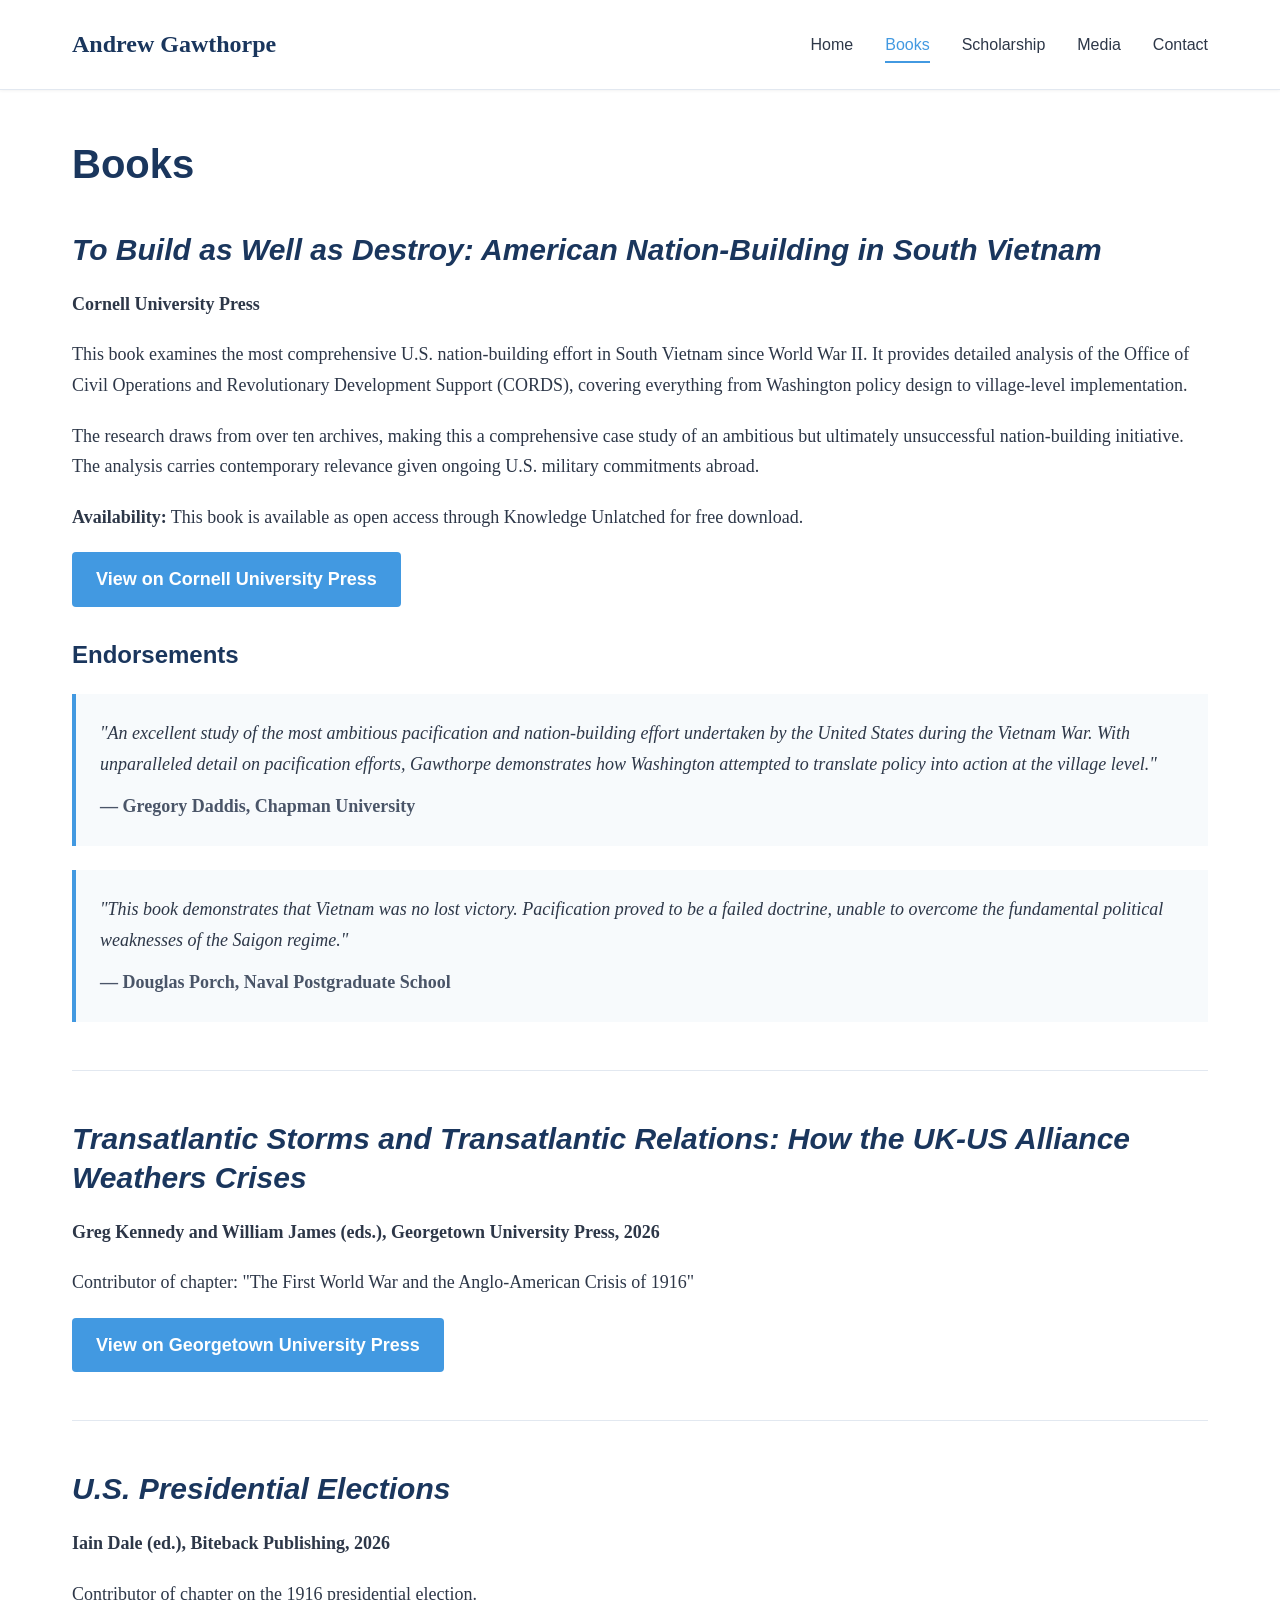
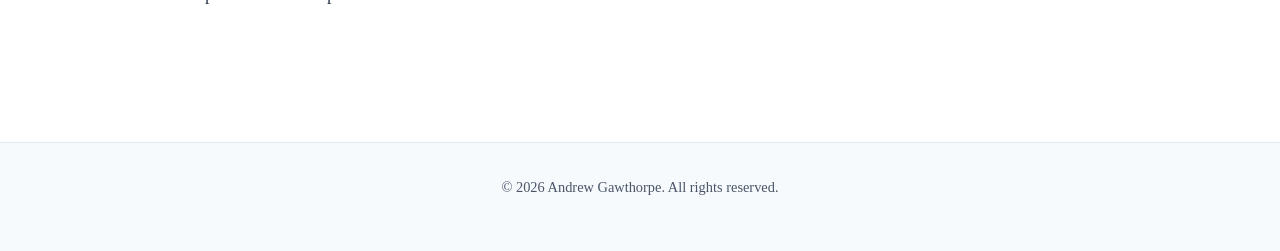
==== books.html @ 0783e521 "Initial commit: Academic website" ====
<!DOCTYPE html>
<html lang="en">
<head>
    <meta charset="UTF-8">
    <meta name="viewport" content="width=device-width, initial-scale=1.0">
    <title>Books - Andrew Gawthorpe</title>
    <link rel="stylesheet" href="css/style.css">
</head>
<body>
    <header>
        <div class="header-container">
            <a href="index.html" class="site-title">Andrew Gawthorpe</a>
            <nav>
                <ul>
                    <li><a href="index.html">Home</a></li>
                    <li><a href="books.html" class="active">Books</a></li>
                    <li><a href="scholarship.html">Scholarship</a></li>
                    <li><a href="media.html">Media</a></li>
                    <li><a href="contact.html">Contact</a></li>
                </ul>
            </nav>
        </div>
    </header>

    <main>
        <h1>Books</h1>

        <h2><em>To Build as Well as Destroy: American Nation-Building in South Vietnam</em></h2>
        <p><strong>Cornell University Press</strong></p>

        <p>This book examines the most comprehensive U.S. nation-building effort in South Vietnam since World War II. It provides detailed analysis of the Office of Civil Operations and Revolutionary Development Support (CORDS), covering everything from Washington policy design to village-level implementation.</p>

        <p>The research draws from over ten archives, making this a comprehensive case study of an ambitious but ultimately unsuccessful nation-building initiative. The analysis carries contemporary relevance given ongoing U.S. military commitments abroad.</p>

        <p><strong>Availability:</strong> This book is available as open access through Knowledge Unlatched for free download.</p>

        <p><a href="https://www.cornellpress.cornell.edu/book/9781501749025/to-build-as-well-as-destroy/" class="btn">View on Cornell University Press</a></p>

        <h3>Endorsements</h3>

        <div class="book-endorsement">
            "An excellent study of the most ambitious pacification and nation-building effort undertaken by the United States during the Vietnam War. With unparalleled detail on pacification efforts, Gawthorpe demonstrates how Washington attempted to translate policy into action at the village level."
            <span class="endorsement-author">— Gregory Daddis, Chapman University</span>
        </div>

        <div class="book-endorsement">
            "This book demonstrates that Vietnam was no lost victory. Pacification proved to be a failed doctrine, unable to overcome the fundamental political weaknesses of the Saigon regime."
            <span class="endorsement-author">— Douglas Porch, Naval Postgraduate School</span>
        </div>

        <hr style="margin: 3rem 0; border: none; border-top: 1px solid var(--border-color);">

        <h2><em>Transatlantic Storms and Transatlantic Relations: How the UK-US Alliance Weathers Crises</em></h2>
        <p><strong>Greg Kennedy and William James (eds.), Georgetown University Press, 2026</strong></p>

        <p>Contributor of chapter: "The First World War and the Anglo-American Crisis of 1916"</p>

        <p><a href="https://press.georgetown.edu/Book/Transatlantic-Storms-in-Anglo-American-Relations" class="btn">View on Georgetown University Press</a></p>

        <hr style="margin: 3rem 0; border: none; border-top: 1px solid var(--border-color);">

        <h2><em>U.S. Presidential Elections</em></h2>
        <p><strong>Iain Dale (ed.), Biteback Publishing, 2026</strong></p>

        <p>Contributor of chapter on the 1916 presidential election.</p>
    </main>

    <footer>
        <p>&copy; 2026 Andrew Gawthorpe. All rights reserved.</p>
    </footer>
</body>
</html>
---- css/style.css ----
/* Professional Think-Tank Design for Andrew Gawthorpe */

:root {
  --primary-color: #1a365d;
  --secondary-color: #2c5282;
  --accent-color: #4299e1;
  --text-color: #2d3748;
  --text-light: #4a5568;
  --border-color: #e2e8f0;
  --bg-light: #f7fafc;
}

* {
  margin: 0;
  padding: 0;
  box-sizing: border-box;
}

body {
  font-family: 'Georgia', 'Times New Roman', serif;
  font-size: 18px;
  line-height: 1.7;
  color: var(--text-color);
  background: #ffffff;
}

/* Typography */
h1, h2, h3, h4, h5, h6 {
  font-family: 'Helvetica Neue', 'Arial', sans-serif;
  font-weight: 600;
  line-height: 1.3;
  color: var(--primary-color);
  margin-bottom: 1rem;
}

h1 {
  font-size: 2.5rem;
  margin-bottom: 1.5rem;
}

h2 {
  font-size: 1.875rem;
  margin-top: 2.5rem;
  margin-bottom: 1.25rem;
}

h3 {
  font-size: 1.5rem;
  margin-top: 2rem;
}

p {
  margin-bottom: 1.25rem;
}

a {
  color: var(--accent-color);
  text-decoration: none;
  transition: color 0.2s;
}

a:hover {
  color: var(--secondary-color);
  text-decoration: underline;
}

/* Header */
header {
  background: #ffffff;
  border-bottom: 1px solid var(--border-color);
  padding: 0;
  position: sticky;
  top: 0;
  z-index: 100;
  box-shadow: 0 1px 3px rgba(0,0,0,0.05);
}

.header-container {
  max-width: 1200px;
  margin: 0 auto;
  padding: 1.5rem 2rem;
  display: flex;
  justify-content: space-between;
  align-items: center;
}

.site-title {
  font-size: 1.5rem;
  font-weight: 700;
  color: var(--primary-color);
  text-decoration: none;
}

.site-title:hover {
  text-decoration: none;
  color: var(--secondary-color);
}

nav ul {
  list-style: none;
  display: flex;
  gap: 2rem;
}

nav a {
  font-family: 'Helvetica Neue', 'Arial', sans-serif;
  font-size: 1rem;
  font-weight: 500;
  color: var(--text-color);
  text-decoration: none;
  padding: 0.5rem 0;
  border-bottom: 2px solid transparent;
  transition: all 0.2s;
}

nav a:hover,
nav a.active {
  color: var(--accent-color);
  border-bottom-color: var(--accent-color);
  text-decoration: none;
}

/* Main Content */
main {
  max-width: 1200px;
  margin: 0 auto;
  padding: 3rem 2rem;
  min-height: calc(100vh - 200px);
}

/* Footer */
footer {
  background: var(--bg-light);
  border-top: 1px solid var(--border-color);
  padding: 2rem;
  margin-top: 4rem;
  text-align: center;
  font-size: 0.9rem;
  color: var(--text-light);
}

/* Homepage Three-Column Layout */
.home-feeds {
  display: grid;
  grid-template-columns: repeat(3, 1fr);
  gap: 2rem;
  margin-top: 3rem;
}

.feed-column {
  background: var(--bg-light);
  padding: 1.5rem;
  border-radius: 4px;
  border: 1px solid var(--border-color);
}

.feed-column h2 {
  font-size: 1.25rem;
  margin-top: 0;
  margin-bottom: 1.5rem;
  padding-bottom: 0.75rem;
  border-bottom: 2px solid var(--accent-color);
}

.feed-item {
  margin-bottom: 1.5rem;
  padding-bottom: 1.5rem;
  border-bottom: 1px solid var(--border-color);
}

.feed-item:last-child {
  border-bottom: none;
  padding-bottom: 0;
  margin-bottom: 0;
}

.feed-item-date {
  font-family: 'Helvetica Neue', 'Arial', sans-serif;
  font-size: 0.875rem;
  color: var(--text-light);
  margin-bottom: 0.25rem;
}

.feed-item-title {
  font-size: 1rem;
  line-height: 1.4;
  margin-bottom: 0.5rem;
}

.feed-item-outlet {
  font-family: 'Helvetica Neue', 'Arial', sans-serif;
  font-size: 0.875rem;
  color: var(--text-light);
  font-style: italic;
}

/* Bio Section */
.bio-section {
  max-width: 800px;
  margin-bottom: 3rem;
}

.bio-section p {
  font-size: 1.125rem;
}

/* Publications List */
.publication-year {
  font-size: 1.5rem;
  font-weight: 700;
  color: var(--primary-color);
  margin-top: 2.5rem;
  margin-bottom: 1.5rem;
  padding-bottom: 0.5rem;
  border-bottom: 2px solid var(--accent-color);
}

.publication-item {
  margin-bottom: 1.5rem;
  padding-left: 1rem;
  border-left: 3px solid var(--border-color);
}

.publication-item:hover {
  border-left-color: var(--accent-color);
}

.publication-title {
  font-weight: 600;
  font-style: italic;
}

.publication-venue {
  color: var(--text-light);
}

/* Book Page */
.book-cover {
  max-width: 300px;
  margin: 2rem 0;
  box-shadow: 0 4px 6px rgba(0,0,0,0.1);
}

.book-endorsement {
  background: var(--bg-light);
  padding: 1.5rem;
  margin: 1.5rem 0;
  border-left: 4px solid var(--accent-color);
  font-style: italic;
}

.endorsement-author {
  font-style: normal;
  font-weight: 600;
  color: var(--text-light);
  margin-top: 0.75rem;
  display: block;
}

/* Media Feed Page */
.media-filters {
  margin-bottom: 2rem;
  padding: 1rem;
  background: var(--bg-light);
  border-radius: 4px;
  display: flex;
  gap: 1rem;
  align-items: center;
}

.media-filters select {
  padding: 0.5rem 1rem;
  border: 1px solid var(--border-color);
  border-radius: 4px;
  font-family: 'Helvetica Neue', 'Arial', sans-serif;
  font-size: 1rem;
  background: white;
}

.media-item {
  padding: 1.5rem 0;
  border-bottom: 1px solid var(--border-color);
}

.media-item:last-child {
  border-bottom: none;
}

.media-item-header {
  display: flex;
  justify-content: space-between;
  align-items: baseline;
  margin-bottom: 0.5rem;
}

.media-item-date {
  font-family: 'Helvetica Neue', 'Arial', sans-serif;
  font-size: 0.9rem;
  color: var(--text-light);
}

.media-item-type {
  font-family: 'Helvetica Neue', 'Arial', sans-serif;
  font-size: 0.75rem;
  text-transform: uppercase;
  background: var(--accent-color);
  color: white;
  padding: 0.25rem 0.5rem;
  border-radius: 3px;
  font-weight: 600;
}

.media-item-title {
  font-size: 1.125rem;
  font-weight: 600;
  margin-bottom: 0.5rem;
}

.media-item-outlet {
  font-style: italic;
  color: var(--text-light);
}

/* Contact Page */
.contact-methods {
  background: var(--bg-light);
  padding: 2rem;
  border-radius: 4px;
  margin-top: 2rem;
}

.contact-method {
  margin: 1.5rem 0;
}

.contact-method strong {
  color: var(--primary-color);
  font-family: 'Helvetica Neue', 'Arial', sans-serif;
}

/* Responsive Design */
@media (max-width: 768px) {
  .home-feeds {
    grid-template-columns: 1fr;
  }

  nav ul {
    gap: 1rem;
    font-size: 0.9rem;
  }

  .header-container {
    flex-direction: column;
    gap: 1rem;
  }

  h1 {
    font-size: 2rem;
  }

  main {
    padding: 2rem 1rem;
  }
}

/* Utility Classes */
.btn {
  display: inline-block;
  padding: 0.75rem 1.5rem;
  background: var(--accent-color);
  color: white;
  text-decoration: none;
  border-radius: 4px;
  font-family: 'Helvetica Neue', 'Arial', sans-serif;
  font-weight: 600;
  transition: background 0.2s;
}

.btn:hover {
  background: var(--secondary-color);
  text-decoration: none;
}

.text-light {
  color: var(--text-light);
}

.mb-2 {
  margin-bottom: 2rem;
}
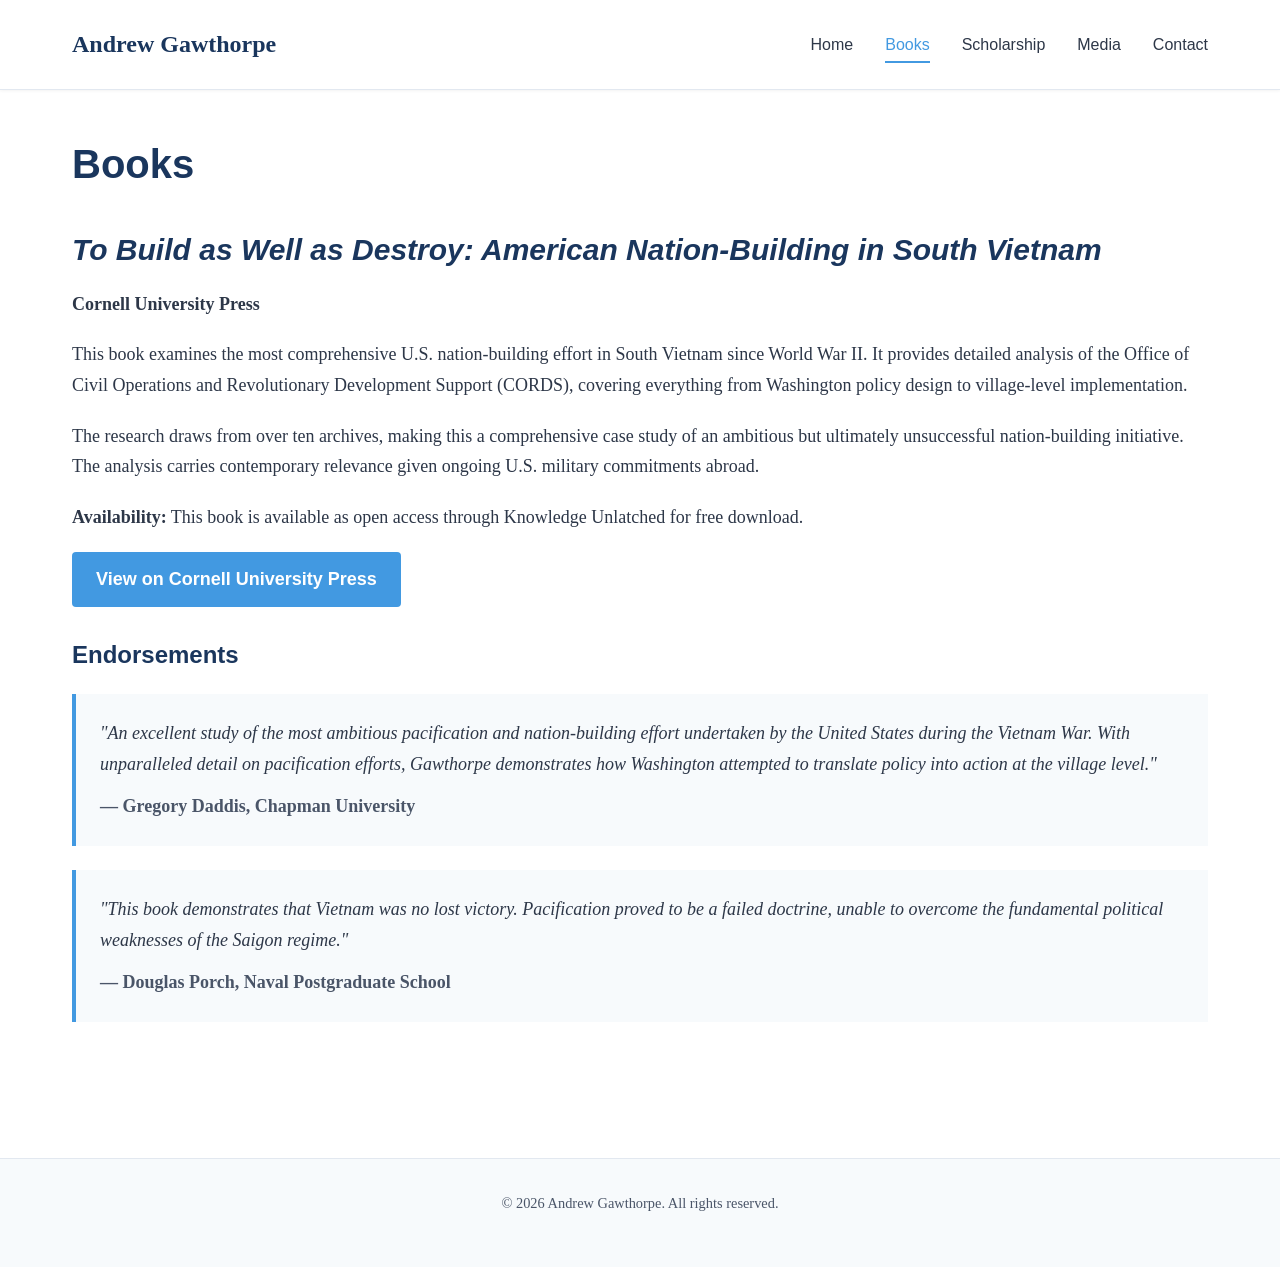
==== commit e5c662af: "Remove book chapter contributions from Books page Removed two edited volumes where only a chapter wa" ====
--- a/books.html
+++ b/books.html
@@ -47,22 +47,6 @@
             "This book demonstrates that Vietnam was no lost victory. Pacification proved to be a failed doctrine, unable to overcome the fundamental political weaknesses of the Saigon regime."
             <span class="endorsement-author">— Douglas Porch, Naval Postgraduate School</span>
         </div>
-
-        <hr style="margin: 3rem 0; border: none; border-top: 1px solid var(--border-color);">
-
-        <h2><em>Transatlantic Storms and Transatlantic Relations: How the UK-US Alliance Weathers Crises</em></h2>
-        <p><strong>Greg Kennedy and William James (eds.), Georgetown University Press, 2026</strong></p>
-
-        <p>Contributor of chapter: "The First World War and the Anglo-American Crisis of 1916"</p>
-
-        <p><a href="https://press.georgetown.edu/Book/Transatlantic-Storms-in-Anglo-American-Relations" class="btn">View on Georgetown University Press</a></p>
-
-        <hr style="margin: 3rem 0; border: none; border-top: 1px solid var(--border-color);">
-
-        <h2><em>U.S. Presidential Elections</em></h2>
-        <p><strong>Iain Dale (ed.), Biteback Publishing, 2026</strong></p>
-
-        <p>Contributor of chapter on the 1916 presidential election.</p>
     </main>
 
     <footer>
--- a/css/style.css
+++ b/css/style.css
@@ -234,6 +234,13 @@
   color: var(--text-light);
 }
 
+.publication-description {
+  margin-top: 0.5rem;
+  font-size: 0.95rem;
+  color: var(--text-color);
+  line-height: 1.6;
+}
+
 /* Book Page */
 .book-cover {
   max-width: 300px;
